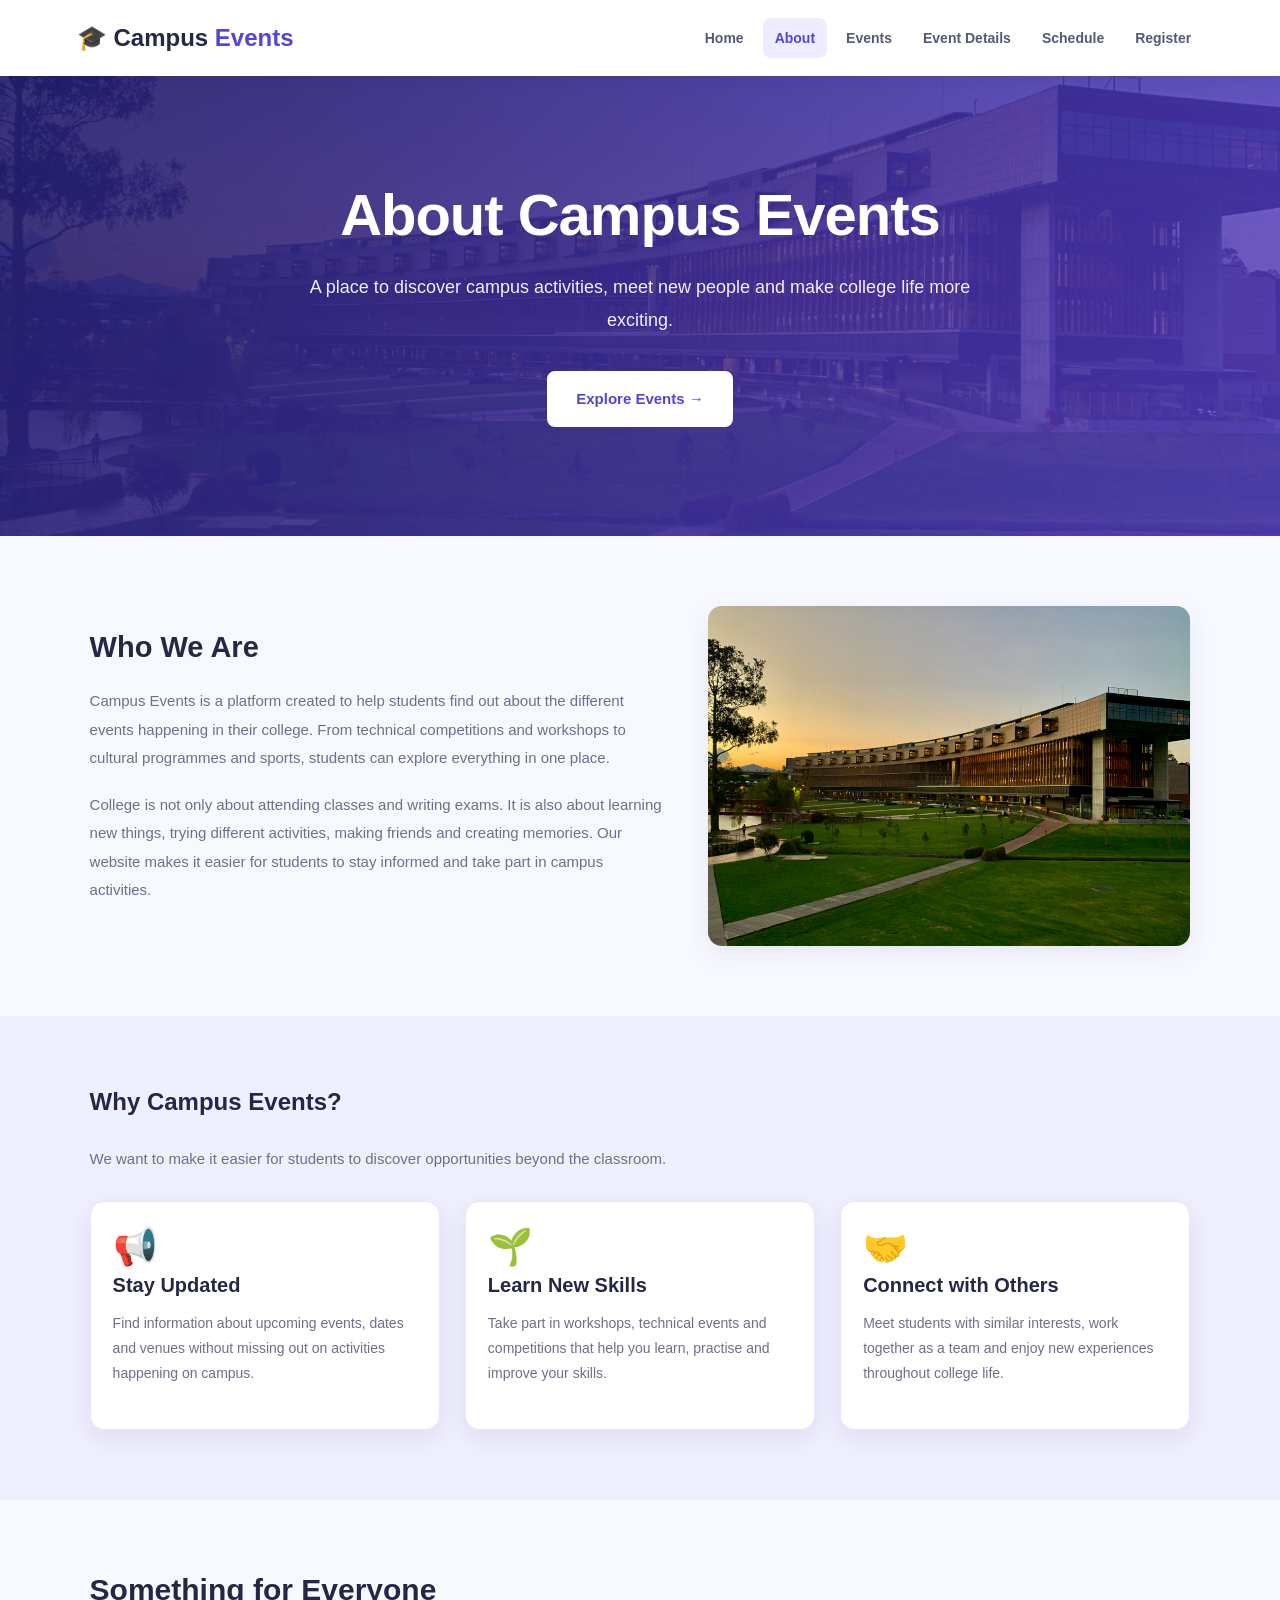
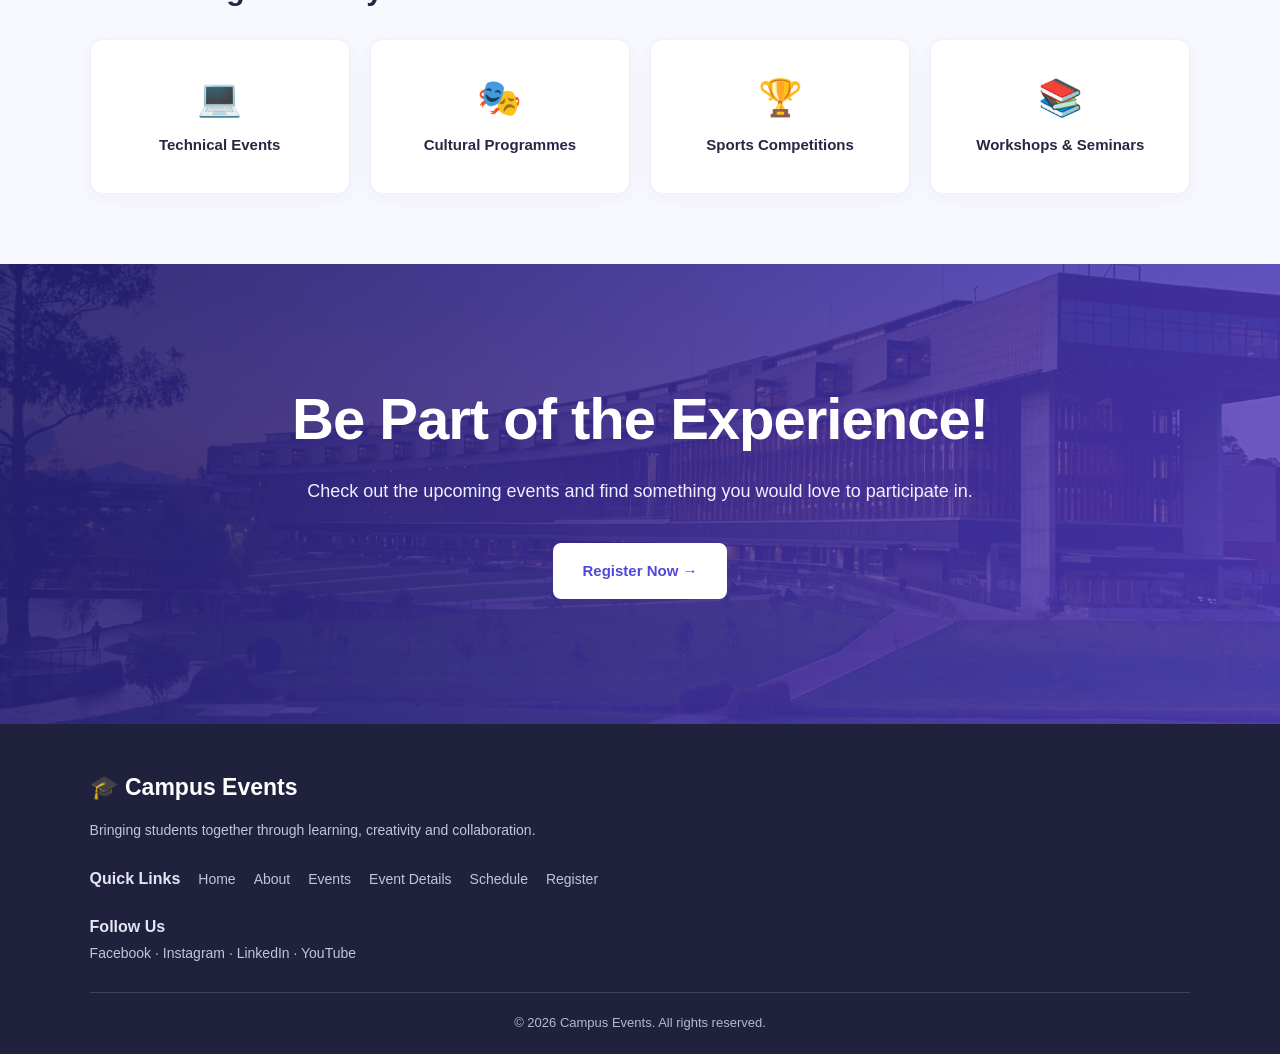
==== about.html @ 8572b600 "Initial commit - Campus Events website" ====
<!DOCTYPE html>
<html lang="en">

<head>
    <meta charset="UTF-8">
    <meta name="viewport" content="width=device-width, initial-scale=1.0">

    <title>Campus Events | About Us</title>

    <link rel="stylesheet" href="style.css">
</head>

<body>

    <!-- Navigation Bar -->

    <header class="navbar">

        <a href="index.html" class="logo">
            🎓 Campus <span>Events</span>
        </a>

        <nav class="nav-links">
            <a href="index.html">Home</a>
            <a href="about.html" class="active">About</a>
            <a href="event.html">Events</a>
            <a href="event-details.html">Event Details</a>
            <a href="schedule.html">Schedule</a>
            <a href="register.html">Register</a>
        </nav>

    </header>


    <!-- About Banner -->

    <section class="hero">

        <div class="hero-content">

            <h1>About Campus Events</h1>

            <p>
                A place to discover campus activities, meet new people
                and make college life more exciting.
            </p>

            <a href="event.html" class="btn">
                Explore Events →
            </a>

        </div>

    </section>


    <!-- About Us Section -->

    <main>

        <section class="section">

            <div class="about-content">

                <div class="about-text">

                    <h2>Who We Are</h2>

                    <p>
                        Campus Events is a platform created to help students
                        find out about the different events happening in
                        their college. From technical competitions and
                        workshops to cultural programmes and sports,
                        students can explore everything in one place.
                    </p>

                    <p>
                        College is not only about attending classes and
                        writing exams. It is also about learning new things,
                        trying different activities, making friends and
                        creating memories. Our website makes it easier for
                        students to stay informed and take part in campus
                        activities.
                    </p>

                </div>

                <div class="about-image">

                    <img src="images/campus.jpg"
                         alt="Students and campus activities">

                </div>

            </div>

        </section>


        <!-- Our Purpose -->

        <section class="section categories-section">

            <h2>Why Campus Events?</h2>

            <p class="about-intro">
                We want to make it easier for students to discover
                opportunities beyond the classroom.
            </p>

            <div class="event-grid">

                <article class="event-card">

                    <div class="event-content">

                        <span class="category-icon">📢</span>

                        <h3>Stay Updated</h3>

                        <p>
                            Find information about upcoming events,
                            dates and venues without missing out
                            on activities happening on campus.
                        </p>

                    </div>

                </article>


                <article class="event-card">

                    <div class="event-content">

                        <span class="category-icon">🌱</span>

                        <h3>Learn New Skills</h3>

                        <p>
                            Take part in workshops, technical events
                            and competitions that help you learn,
                            practise and improve your skills.
                        </p>

                    </div>

                </article>


                <article class="event-card">

                    <div class="event-content">

                        <span class="category-icon">🤝</span>

                        <h3>Connect with Others</h3>

                        <p>
                            Meet students with similar interests,
                            work together as a team and enjoy
                            new experiences throughout college life.
                        </p>

                    </div>

                </article>

            </div>

        </section>


        <!-- Types of Events -->

        <section class="section">

            <div class="section-heading">

                <h2>Something for Everyone</h2>

            </div>

            <div class="category-grid">

                <a href="event.html" class="category technical-bg">

                    <span class="category-icon">💻</span>

                    <span>Technical Events</span>

                </a>


                <a href="event.html" class="category cultural-bg">

                    <span class="category-icon">🎭</span>

                    <span>Cultural Programmes</span>

                </a>


                <a href="event.html" class="category sports-bg">

                    <span class="category-icon">🏆</span>

                    <span>Sports Competitions</span>

                </a>


                <a href="event.html" class="category workshop-bg">

                    <span class="category-icon">📚</span>

                    <span>Workshops &amp; Seminars</span>

                </a>

            </div>

        </section>


        <!-- Call to Action -->

        <section class="hero">

            <div class="hero-content">

                <h1>Be Part of the Experience!</h1>

                <p>
                    Check out the upcoming events and find something
                    you would love to participate in.
                </p>

                <a href="register.html" class="btn">
                    Register Now →
                </a>

            </div>

        </section>

    </main>


    <!-- Footer -->

    <footer class="footer">

        <div class="footer-about">

            <h3>🎓 Campus Events</h3>

            <p>
                Bringing students together through learning,
                creativity and collaboration.
            </p>

        </div>


        <div class="footer-links">

            <h4>Quick Links</h4>

            <a href="index.html">Home</a>
            <a href="about.html">About</a>
            <a href="event.html">Events</a>
            <a href="event-details.html">Event Details</a>
            <a href="schedule.html">Schedule</a>
            <a href="register.html">Register</a>

        </div>


        <div class="footer-social">

            <h4>Follow Us</h4>

            <p>
                Facebook · Instagram · LinkedIn · YouTube
            </p>

        </div>


        <div class="copyright">

            © 2026 Campus Events. All rights reserved.

        </div>

    </footer>

</body>

</html>
---- style.css ----
/* ==================================================
   1. GLOBAL STYLES
================================================== */

:root {
    --primary: #5146d8;
    --primary-dark: #3930a8;
    --secondary: #7659ec;
    --text-dark: #252744;
    --text-light: #6c7088;
    --white: #ffffff;
    --background: #f8f9ff;
    --light-purple: #eeedff;
    --border: #e7e8f3;
    --shadow: 0 8px 25px rgba(49, 43, 120, 0.09);
    --radius: 14px;
}

* {
    margin: 0;
    padding: 0;
    box-sizing: border-box;
}

html {
    scroll-behavior: smooth;
    scroll-padding-top: 100px;
}

body {
    font-family: Arial, Helvetica, sans-serif;
    background: var(--background);
    color: var(--text-dark);
    line-height: 1.6;
}

a {
    text-decoration: none;
    color: inherit;
}

img {
    display: block;
    max-width: 100%;
}

button,
input,
select,
textarea {
    font: inherit;
}

button,
a {
    -webkit-tap-highlight-color: transparent;
}

button:focus-visible,
a:focus-visible,
input:focus-visible,
select:focus-visible,
textarea:focus-visible {
    outline: 3px solid rgba(81, 70, 216, 0.35);
    outline-offset: 3px;
}


/* ==================================================
   2. NAVIGATION BAR
   No bullets or dots after navigation links
================================================== */

.navbar {
    width: 100%;
    min-height: 76px;
    padding: 15px 6%;
    background: var(--white);
    display: flex;
    align-items: center;
    justify-content: space-between;
    gap: 25px;
    box-shadow: 0 3px 15px rgba(0, 0, 0, 0.05);
    position: sticky;
    top: 0;
    z-index: 1000;
}

.logo {
    font-size: 24px;
    font-weight: 800;
    color: var(--text-dark);
    white-space: nowrap;
}

.logo span {
    color: var(--primary);
}

/* Remove all default list markers */
.navbar nav ul,
.navbar .nav-links,
.navbar .nav-links li {
    list-style: none !important;
    list-style-type: none !important;
}

.navbar nav ul::before,
.navbar nav ul::after,
.navbar .nav-links li::before,
.navbar .nav-links li::after {
    content: none !important;
    display: none !important;
}

.nav-links {
    display: flex;
    align-items: center;
    justify-content: center;
    gap: 7px;
    flex-wrap: wrap;
    margin: 0;
    padding: 0;
}

.nav-links li {
    margin: 0;
    padding: 0;
}

.nav-links a {
    display: block;
    padding: 9px 12px;
    border-radius: 8px;
    color: #555a74;
    font-size: 14px;
    font-weight: 600;
    white-space: nowrap;
    transition: background 0.25s ease, color 0.25s ease;
}

.nav-links a:hover,
.nav-links a.active {
    background: var(--light-purple);
    color: var(--primary);
}


/* ==================================================
   3. BUTTONS
================================================== */

.btn {
    display: inline-block;
    padding: 12px 23px;
    border: 2px solid var(--primary);
    border-radius: 8px;
    background: var(--primary);
    color: var(--white);
    font-size: 14px;
    font-weight: 700;
    text-align: center;
    cursor: pointer;
    transition: background 0.25s ease,
                color 0.25s ease,
                transform 0.25s ease,
                box-shadow 0.25s ease;
}

.btn:hover {
    background: var(--primary-dark);
    border-color: var(--primary-dark);
    color: var(--white);
    transform: translateY(-2px);
    box-shadow: 0 8px 18px rgba(45, 37, 135, 0.18);
}

.secondary-btn {
    background: transparent;
    color: var(--primary);
    border-color: var(--primary);
}

.secondary-btn:hover {
    background: var(--primary);
    color: var(--white);
}

.reset-btn {
    background: #ffffff;
    color: #555a74;
    border-color: #d7d9e8;
}

.reset-btn:hover {
    background: #f0f1f8;
    color: var(--text-dark);
    border-color: #c5c8dc;
}

.btn:active {
    transform: translateY(0);
}


/* ==================================================
   4. HERO SECTION - HOME PAGE
================================================== */

.hero {
    min-height: 460px;
    padding: 80px 8%;
    display: flex;
    align-items: center;
    justify-content: center;
    text-align: center;
    color: var(--white);
    background:
        linear-gradient(
            120deg,
            rgba(35, 30, 115, 0.91),
            rgba(91, 65, 211, 0.79)
        ),
        url("images/campus.jpg") center/cover no-repeat;
}

.hero-content {
    max-width: 850px;
}

.hero h1 {
    margin-bottom: 22px;
    font-size: clamp(36px, 5vw, 58px);
    line-height: 1.2;
    font-weight: 800;
    letter-spacing: -1px;
}

.hero p {
    max-width: 680px;
    margin: 0 auto 30px;
    color: #f0efff;
    font-size: 18px;
    line-height: 1.8;
}

.hero .btn {
    margin: 5px;
    padding: 14px 27px;
    background: var(--white);
    border-color: var(--white);
    color: var(--primary);
    font-size: 15px;
}

.hero .btn:hover {
    background: #eeedff;
    border-color: #eeedff;
    color: var(--primary-dark);
}


/* ==================================================
   5. COMMON SECTIONS AND HEADINGS
================================================== */

.section {
    padding: 70px 7%;
}

.section-title {
    margin-bottom: 14px;
    color: var(--text-dark);
    font-size: clamp(26px, 3vw, 34px);
    line-height: 1.3;
    font-weight: 800;
    text-align: center;
}

.section-description {
    max-width: 760px;
    margin: 0 auto 35px;
    color: var(--text-light);
    font-size: 15px;
    line-height: 1.8;
    text-align: center;
}

.section-heading {
    display: flex;
    align-items: center;
    justify-content: space-between;
    gap: 20px;
    margin-bottom: 30px;
}

.section-heading h2,
.section h2 {
    color: var(--text-dark);
    font-weight: 800;
    line-height: 1.3;
}

.section-heading h2 {
    font-size: 30px;
}

.view-all {
    color: var(--primary);
    font-size: 14px;
    font-weight: 700;
    white-space: nowrap;
}

.view-all:hover {
    color: var(--primary-dark);
}


/* ==================================================
   6. EVENT CARDS AND EVENT GRIDS
================================================== */

.event-grid {
    display: grid;
    grid-template-columns: repeat(3, minmax(0, 1fr));
    gap: 25px;
    align-items: stretch;
}

.event-card {
    min-width: 0;
    overflow: hidden;
    display: flex;
    flex-direction: column;
    background: var(--white);
    border: 1px solid var(--border);
    border-radius: var(--radius);
    box-shadow: var(--shadow);
    transition: transform 0.3s ease, box-shadow 0.3s ease;
}

.event-card:hover {
    transform: translateY(-5px);
    box-shadow: 0 15px 35px rgba(49, 43, 120, 0.15);
}

.event-image {
    width: 100%;
    height: 220px;
    object-fit: cover;
}

.event-content {
    display: flex;
    flex: 1;
    flex-direction: column;
    align-items: flex-start;
    padding: 22px;
}

.tag {
    display: inline-block;
    margin-bottom: 12px;
    padding: 5px 12px;
    border-radius: 20px;
    font-size: 12px;
    font-weight: 700;
}

.tag.technical {
    background: #e8eaff;
    color: #4642c7;
}

.tag.cultural {
    background: #fff0e7;
    color: #bd5a25;
}

.tag.sports {
    background: #e2f8ed;
    color: #17824f;
}

.tag.workshop {
    background: #e5f5ff;
    color: #12618e;
}

.event-content h3 {
    margin-bottom: 12px;
    color: var(--text-dark);
    font-size: 20px;
    line-height: 1.4;
}

/* Keep date, time, and venue close together */
.event-meta {
    display: flex;
    flex-direction: column;
    gap: 3px;
    width: 100%;
    margin: 4px 0 14px;
    color: var(--text-light);
    font-size: 13px;
    line-height: 1.55;
}

.event-meta p {
    margin: 0;
    padding: 0;
    min-height: 0;
    line-height: 1.55;
}

.event-content > p {
    margin-bottom: 20px;
    color: var(--text-light);
    font-size: 14px;
    line-height: 1.8;
}

.event-content .btn {
    margin-top: auto;
    font-size: 13px;
}


/* ==================================================
   7. EVENT CATEGORIES - HOME PAGE
================================================== */

.categories-section {
    background: #f0efff;
}

.categories-section > h2 {
    margin-bottom: 30px;
}

.category-grid {
    display: grid;
    grid-template-columns: repeat(4, minmax(0, 1fr));
    gap: 20px;
}

.category {
    min-height: 155px;
    padding: 25px 15px;
    display: flex;
    flex-direction: column;
    align-items: center;
    justify-content: center;
    gap: 12px;
    background: var(--white);
    border: 1px solid rgba(81, 70, 216, 0.08);
    border-radius: 13px;
    box-shadow: 0 5px 18px rgba(49, 43, 120, 0.05);
    color: var(--text-dark);
    font-size: 15px;
    font-weight: 700;
    text-align: center;
    transition: transform 0.25s ease, box-shadow 0.25s ease;
}

.category:hover {
    transform: translateY(-5px);
    box-shadow: var(--shadow);
}

.category-icon {
    font-size: 36px;
    line-height: 1.3;
}

.technical-bg:hover {
    background: #e8eaff;
}

.cultural-bg:hover {
    background: #fff0e7;
}

.sports-bg:hover {
    background: #e2f8ed;
}

.workshop-bg:hover {
    background: #e5f5ff;
}


/* ==================================================
   8. ABOUT PAGE
================================================== */

.about-content {
    display: grid;
    grid-template-columns: 1.2fr 1fr;
    align-items: center;
    gap: 40px;
}

.about-text h2 {
    margin-bottom: 20px;
    font-size: 29px;
}

.about-text p {
    margin-bottom: 18px;
    color: var(--text-light);
    font-size: 15px;
    line-height: 1.9;
}

.about-image img {
    width: 100%;
    height: 340px;
    object-fit: cover;
    border-radius: var(--radius);
    box-shadow: var(--shadow);
}

.about-intro {
    margin: 12px 0 30px;
    color: var(--text-light);
    font-size: 15px;
}

.about-content .btn {
    margin-top: 8px;
}


/* ==================================================
   9. EVENT DETAILS PAGE
================================================== */

.event-details-section {
    padding-top: 55px;
}

.event-details-section .event-grid {
    margin-top: 30px;
}

.event-details-section .event-card {
    height: 100%;
}

.event-details-section .event-content {
    padding: 23px;
}

.event-details-section .event-meta {
    gap: 3px;
    margin-top: 5px;
    margin-bottom: 15px;
}


/* ==================================================
   10. SCHEDULE PAGE
================================================== */

.schedule-heading {
    margin: 45px 15px 12px;
    color: var(--text-dark);
    font-size: clamp(27px, 4vw, 36px);
    font-weight: 800;
    line-height: 1.3;
    text-align: center;
}

.schedule-description {
    margin: 0 15px 25px;
    color: var(--text-light);
    font-size: 15px;
    text-align: center;
}

.schedule-table-container {
    width: 90%;
    max-width: 1200px;
    margin: 30px auto 65px;
    overflow-x: auto;
    background: var(--white);
    border: 1px solid var(--border);
    border-radius: 12px;
    box-shadow: var(--shadow);
}

.schedule-table {
    width: 100%;
    min-width: 750px;
    border-collapse: collapse;
    background: var(--white);
    text-align: left;
}

.schedule-table thead {
    background: var(--primary);
    color: var(--white);
}

.schedule-table th,
.schedule-table td {
    padding: 16px 18px;
    border: 1px solid var(--border);
    vertical-align: middle;
}

.schedule-table th {
    background: var(--primary);
    color: var(--white);
    font-size: 14px;
    font-weight: 700;
    white-space: nowrap;
}

.schedule-table td {
    color: #4d526d;
    font-size: 14px;
}

.schedule-table tbody tr:nth-child(even) {
    background: #f5f4ff;
}

.schedule-table tbody tr {
    transition: background 0.2s ease;
}

.schedule-table tbody tr:hover {
    background: #eeedff;
}

.schedule-table td:first-child {
    width: 65px;
    color: var(--primary);
    font-weight: 700;
    text-align: center;
}


/* ==================================================
   11. REGISTRATION HERO
================================================== */

.registration-hero {
    min-height: 380px;
    padding: 75px 8%;
    display: flex;
    align-items: center;
    justify-content: center;
    text-align: center;
    color: var(--white);
    background:
        linear-gradient(
            120deg,
            rgba(35, 30, 115, 0.94),
            rgba(91, 65, 211, 0.84)
        ),
        url("images/campus.jpg") center/cover no-repeat;
}

.registration-hero-content {
    max-width: 820px;
}

.hero-label {
    margin-bottom: 14px;
    color: #dcd8ff;
    font-size: 13px;
    font-weight: 800;
    letter-spacing: 3px;
}

.registration-hero h1 {
    margin-bottom: 20px;
    color: var(--white);
    font-size: clamp(34px, 5vw, 50px);
    font-weight: 800;
    line-height: 1.2;
}

.registration-hero p:not(.hero-label) {
    max-width: 680px;
    margin: 0 auto 28px;
    color: #f0efff;
    font-size: 16px;
    line-height: 1.9;
}

.registration-hero .btn {
    margin: 5px;
}

.registration-hero .btn:first-of-type {
    background: var(--white);
    border-color: var(--white);
    color: var(--primary);
}

.registration-hero .btn:first-of-type:hover {
    background: #eeedff;
}

.registration-hero .secondary-btn {
    background: transparent;
    border-color: rgba(255, 255, 255, 0.8);
    color: var(--white);
}

.registration-hero .secondary-btn:hover {
    background: var(--white);
    color: var(--primary);
}


/* ==================================================
   12. REGISTRATION BENEFITS
================================================== */

.benefits-section {
    background: var(--white);
}

.benefits-grid {
    display: grid;
    grid-template-columns: repeat(4, minmax(0, 1fr));
    gap: 22px;
    margin-top: 35px;
}

.benefit-card {
    padding: 28px 20px;
    background: #ffffff;
    border: 1px solid var(--border);
    border-radius: 13px;
    box-shadow: 0 5px 18px rgba(49, 43, 120, 0.05);
    text-align: center;
    transition: transform 0.25s ease, box-shadow 0.25s ease;
}

.benefit-card:hover {
    transform: translateY(-5px);
    box-shadow: var(--shadow);
}

.benefit-icon {
    margin-bottom: 15px;
    font-size: 36px;
}

.benefit-card h3 {
    margin-bottom: 10px;
    color: var(--text-dark);
    font-size: 17px;
}

.benefit-card p {
    color: var(--text-light);
    font-size: 14px;
    line-height: 1.8;
}


/* ==================================================
   13. REGISTRATION CATEGORY BUTTONS
================================================== */

.category-section {
    background: #f0efff;
}

.category-buttons {
    display: flex;
    flex-wrap: wrap;
    align-items: center;
    justify-content: center;
    gap: 14px;
    margin-top: 25px;
}

.category-btn {
    display: inline-block;
    padding: 13px 20px;
    background: var(--white);
    border: 1px solid #dedbff;
    border-radius: 9px;
    color: var(--primary);
    font-size: 14px;
    font-weight: 700;
    text-align: center;
    transition: 0.25s ease;
}

.category-btn:hover {
    background: var(--primary);
    border-color: var(--primary);
    color: var(--white);
    transform: translateY(-3px);
}


/* ==================================================
   14. REGISTRATION FORM
================================================== */

.registration-section {
    background: var(--background);
}

.registration-container {
    width: 100%;
    max-width: 850px;
    margin: 0 auto;
    padding: 35px;
    background: var(--white);
    border: 1px solid var(--border);
    border-radius: 16px;
    box-shadow: var(--shadow);
}

.registration-form {
    width: 100%;
}

.form-heading {
    margin: 12px 0 22px;
    padding-bottom: 10px;
    border-bottom: 2px solid #eeedff;
    color: var(--primary);
    font-size: 20px;
    font-weight: 800;
}

.form-heading:not(:first-child) {
    margin-top: 32px;
}

.form-group {
    display: flex;
    flex-direction: column;
    gap: 8px;
    margin-bottom: 21px;
}

.form-group label {
    color: var(--text-dark);
    font-size: 14px;
    font-weight: 700;
}

.form-group input,
.form-group select,
.form-group textarea {
    width: 100%;
    min-height: 47px;
    padding: 12px 14px;
    background: #fcfcff;
    border: 1px solid #dfe1ef;
    border-radius: 8px;
    color: var(--text-dark);
    font-size: 14px;
    transition: border-color 0.2s ease, box-shadow 0.2s ease;
}

.form-group input::placeholder,
.form-group textarea::placeholder {
    color: #999db2;
}

.form-group input:focus,
.form-group select:focus,
.form-group textarea:focus {
    outline: none;
    border-color: var(--primary);
    box-shadow: 0 0 0 3px rgba(81, 70, 216, 0.1);
}

.form-group textarea {
    min-height: 120px;
    resize: vertical;
}

.form-group select {
    cursor: pointer;
}

.checkbox-group {
    display: flex;
    flex-direction: row;
    align-items: flex-start;
    gap: 10px;
    margin-top: 25px;
}

.checkbox-group input[type="checkbox"] {
    width: 17px;
    min-height: 17px;
    height: 17px;
    margin-top: 4px;
    accent-color: var(--primary);
    flex-shrink: 0;
    cursor: pointer;
}

.checkbox-group label {
    font-weight: 500;
    line-height: 1.6;
    cursor: pointer;
}

.form-buttons {
    display: flex;
    flex-wrap: wrap;
    gap: 12px;
    margin-top: 25px;
}

.form-buttons .btn {
    min-width: 140px;
}

.form-note {
    margin-top: 18px;
    color: var(--text-light);
    font-size: 12px;
}


/* ==================================================
   15. REGISTRATION CALL TO ACTION
================================================== */

.registration-cta {
    padding: 65px 7%;
    background: #eeedff;
    text-align: center;
}

.registration-cta h2 {
    margin-bottom: 15px;
    color: var(--text-dark);
    font-size: clamp(26px, 3vw, 34px);
    line-height: 1.3;
}

.registration-cta p {
    max-width: 700px;
    margin: 0 auto 25px;
    color: var(--text-light);
    font-size: 15px;
    line-height: 1.8;
}

.registration-cta .btn {
    margin: 5px;
}


/* ==================================================
   16. FOOTER
================================================== */

.footer {
    padding: 45px 7% 20px;
    background: #20213d;
    color: #e4e5f5;
}

.footer-content {
    width: 100%;
    max-width: 1200px;
    margin: 0 auto;
}

.footer h3 {
    margin-bottom: 12px;
    color: var(--white);
    font-size: 23px;
}

.footer p {
    margin-bottom: 12px;
    color: #c2c4dc;
    font-size: 14px;
    line-height: 1.9;
}

.footer-links {
    display: flex;
    flex-direction: row;
    flex-wrap: wrap;
    align-items: center;
    gap: 18px;
    margin: 22px 0;
}

.footer-links a {
    color: #c2c4dc;
    font-size: 14px;
    transition: color 0.2s ease;
}

.footer-links a:hover {
    color: #b9b2ff;
}

.footer-social p {
    line-height: 2;
}

.copyright {
    margin-top: 25px;
    padding-top: 20px;
    border-top: 1px solid #41425c;
    color: #b7b9d0;
    font-size: 13px;
    text-align: center;
}


/* ==================================================
   17. RESPONSIVE DESIGN - TABLETS
================================================== */

@media (max-width: 1000px) {

    .navbar {
        padding: 15px 4%;
        flex-direction: column;
        gap: 12px;
    }

    .nav-links {
        gap: 5px;
    }

    .event-grid {
        grid-template-columns: repeat(2, minmax(0, 1fr));
    }

    .category-grid,
    .benefits-grid {
        grid-template-columns: repeat(2, minmax(0, 1fr));
    }

    .about-content {
        grid-template-columns: 1fr 1fr;
        gap: 25px;
    }

    .footer {
        padding-left: 5%;
        padding-right: 5%;
    }

    .registration-container {
        padding: 28px;
    }
}


/* ==================================================
   18. RESPONSIVE DESIGN - MOBILE
================================================== */

@media (max-width: 600px) {

    .navbar {
        padding: 14px 4%;
        gap: 10px;
    }

    .logo {
        font-size: 22px;
    }

    .nav-links {
        width: 100%;
        justify-content: center;
        gap: 4px;
    }

    .nav-links a {
        padding: 7px 8px;
        font-size: 12px;
    }

    .hero {
        min-height: 390px;
        padding: 55px 6%;
    }

    .hero h1 {
        font-size: 35px;
    }

    .hero p {
        font-size: 15px;
    }

    .section {
        padding: 45px 5%;
    }

    .section-heading {
        align-items: flex-start;
        flex-direction: column;
        gap: 10px;
    }

    .section-heading h2 {
        font-size: 26px;
    }

    .section-description {
        margin-bottom: 27px;
        font-size: 14px;
    }

    .event-grid {
        grid-template-columns: 1fr;
        gap: 22px;
    }

    .event-image {
        height: 220px;
    }

    .event-content {
        padding: 20px;
    }

    .event-content > p {
        margin-bottom: 18px;
    }

    .category-grid,
    .benefits-grid {
        grid-template-columns: repeat(2, minmax(0, 1fr));
        gap: 13px;
    }

    .category {
        min-height: 130px;
        padding: 17px 10px;
        font-size: 13px;
    }

    .category-icon,
    .benefit-icon {
        font-size: 30px;
    }

    .benefit-card {
        padding: 22px 13px;
    }

    .benefit-card h3 {
        font-size: 15px;
    }

    .benefit-card p {
        font-size: 13px;
    }

    .about-content {
        grid-template-columns: 1fr;
        gap: 25px;
    }

    .about-image img {
        height: 240px;
    }

    .schedule-heading {
        margin-top: 30px;
        font-size: 28px;
    }

    .schedule-table-container {
        width: 92%;
        margin-top: 22px;
        margin-bottom: 45px;
    }

    .schedule-table th,
    .schedule-table td {
        padding: 12px;
        font-size: 13px;
    }

    .registration-hero {
        min-height: 360px;
        padding: 50px 6%;
    }

    .registration-hero h1 {
        font-size: 34px;
    }

    .registration-hero p:not(.hero-label) {
        font-size: 14px;
    }

    .registration-container {
        padding: 22px 17px;
    }

    .form-heading {
        font-size: 18px;
    }

    .form-buttons {
        flex-direction: column;
        align-items: stretch;
    }

    .form-buttons .btn {
        width: 100%;
    }

    .category-buttons {
        flex-direction: column;
        align-items: stretch;
    }

    .category-btn {
        width: 100%;
    }

    .registration-cta {
        padding: 45px 5%;
    }

    .footer {
        padding: 35px 6% 20px;
    }

    .footer-links {
        gap: 12px 17px;
    }

    .copyright {
        line-height: 1.8;
    }
}


/* ==================================================
   19. SMALL MOBILE SCREENS
================================================== */

@media (max-width: 360px) {

    .hero h1 {
        font-size: 30px;
    }

    .nav-links a {
        padding: 6px 7px;
        font-size: 11px;
    }

    .category-grid,
    .benefits-grid {
        grid-template-columns: 1fr;
    }

    .registration-container {
        padding: 18px 13px;
    }

    .registration-hero h1 {
        font-size: 29px;
    }
}
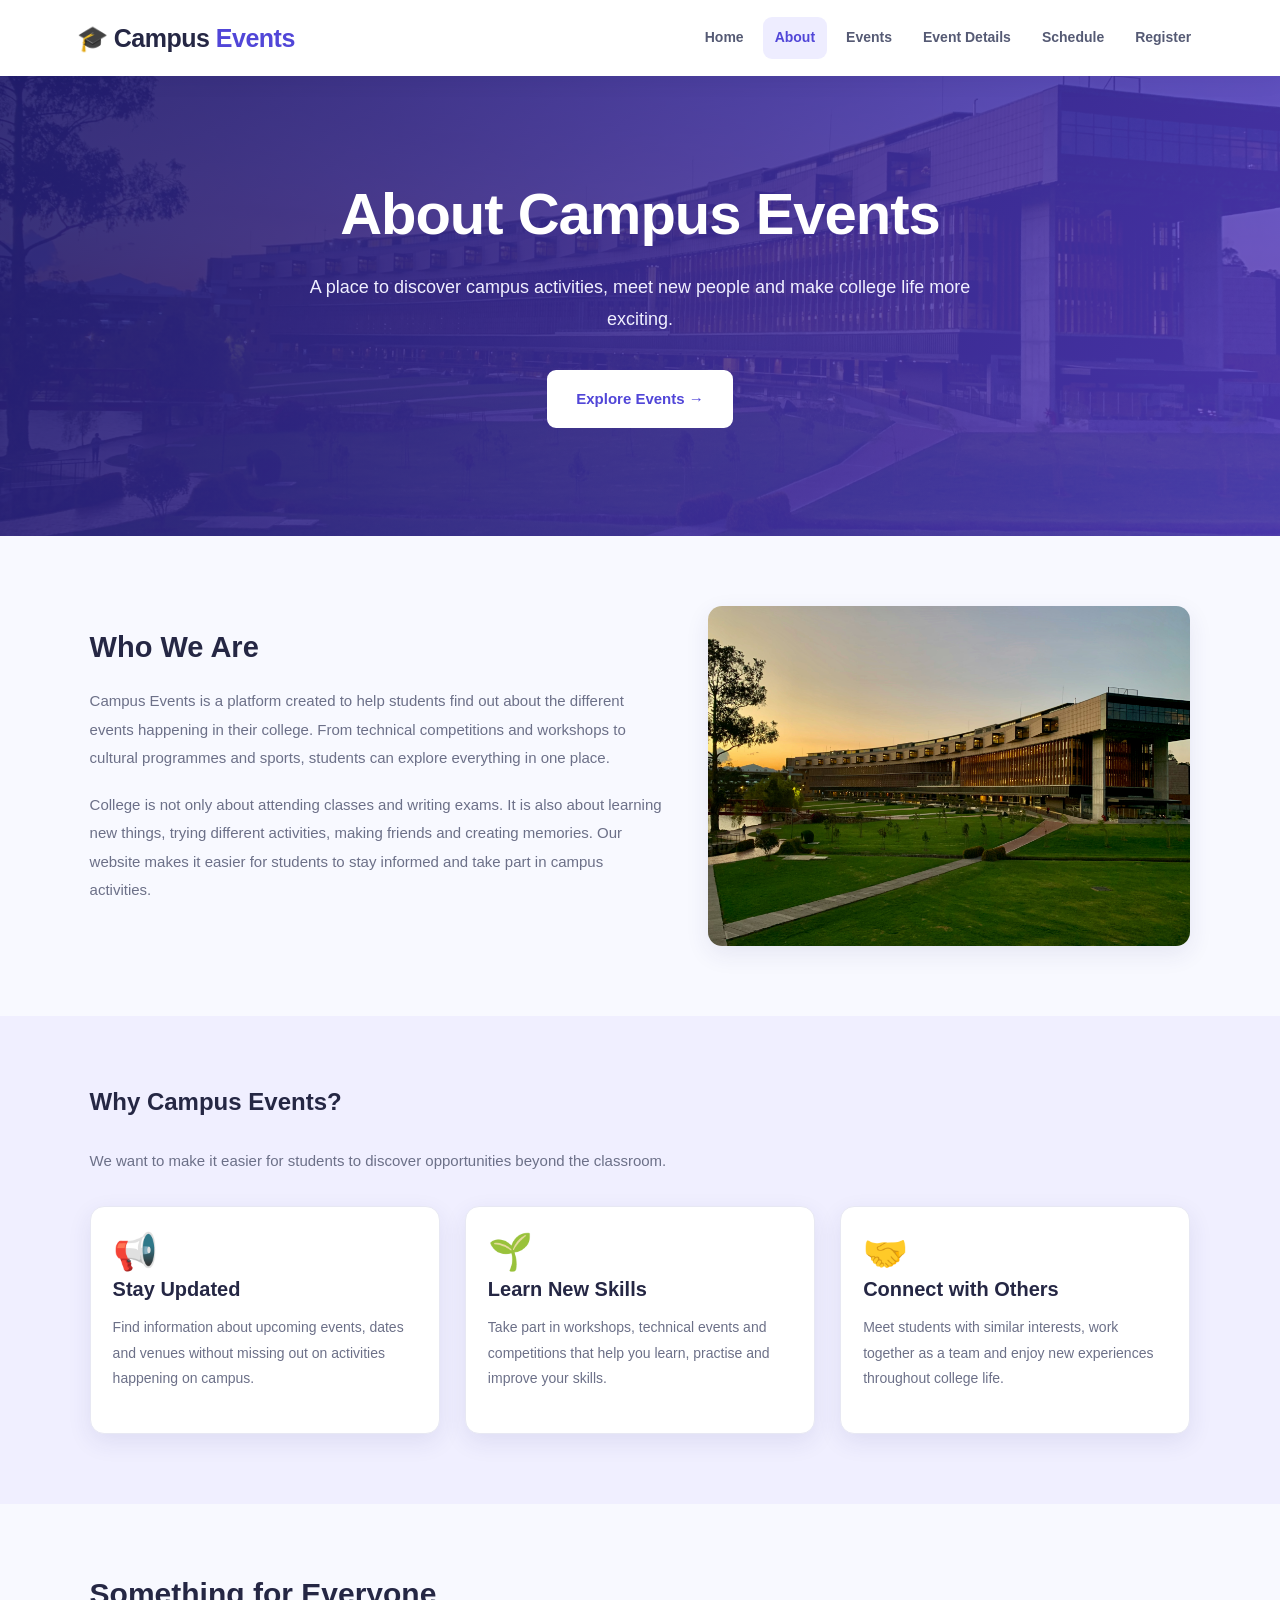
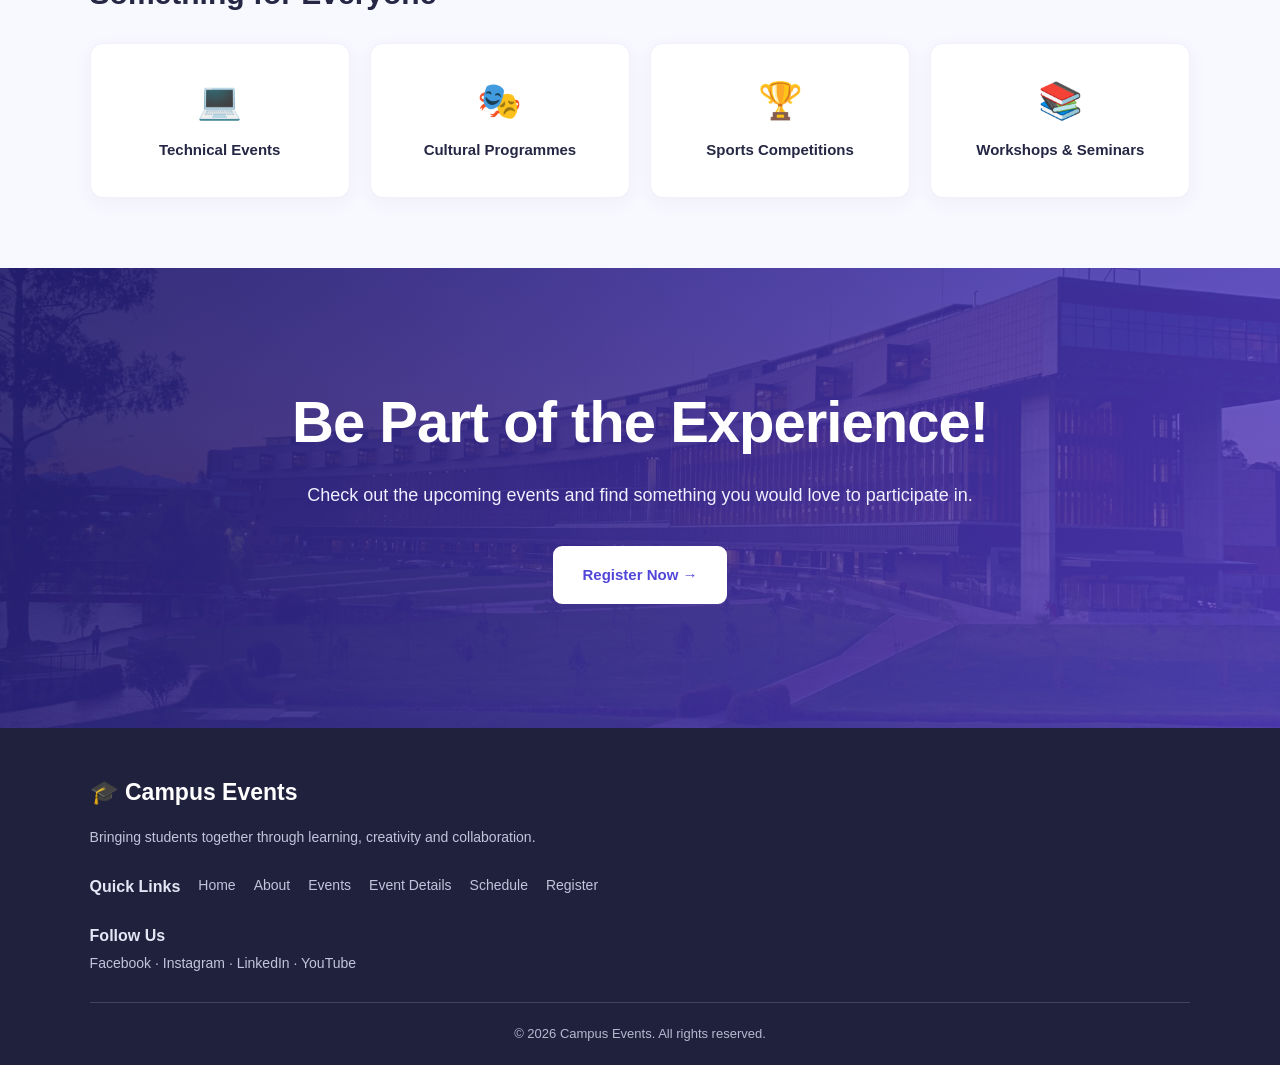
==== commit 5deee4d3: "Update Campus Events website design" ====
--- a/about.html
+++ b/about.html
@@ -25,7 +25,7 @@
             <a href="index.html">Home</a>
             <a href="about.html" class="active">About</a>
             <a href="event.html">Events</a>
-            <a href="event-details.html">Event Details</a>
+            <a href="eventdetails.html">Event Details</a>
             <a href="schedule.html">Schedule</a>
             <a href="register.html">Register</a>
         </nav>
@@ -271,7 +271,7 @@
             <a href="index.html">Home</a>
             <a href="about.html">About</a>
             <a href="event.html">Events</a>
-            <a href="event-details.html">Event Details</a>
+            <a href="eventdetails.html">Event Details</a>
             <a href="schedule.html">Schedule</a>
             <a href="register.html">Register</a>
 
--- a/style.css
+++ b/style.css
@@ -1,12 +1,9 @@
 
-/* ==================================================
-   1. GLOBAL STYLES
-================================================== */
 
 :root {
     --primary: #5146d8;
     --primary-dark: #3930a8;
-    --secondary: #7659ec;
+    --secondary: #8877f5;
     --text-dark: #252744;
     --text-light: #6c7088;
     --white: #ffffff;
@@ -32,7 +29,7 @@
     font-family: Arial, Helvetica, sans-serif;
     background: var(--background);
     color: var(--text-dark);
-    line-height: 1.6;
+    line-height: 1.7;
 }
 
 a {
@@ -67,10 +64,7 @@
 }
 
 
-/* ==================================================
-   2. NAVIGATION BAR
-   No bullets or dots after navigation links
-================================================== */
+/* 2. NAVIGATION BAR */
 
 .navbar {
     width: 100%;
@@ -80,17 +74,18 @@
     display: flex;
     align-items: center;
     justify-content: space-between;
-    gap: 25px;
-    box-shadow: 0 3px 15px rgba(0, 0, 0, 0.05);
+    gap: 24px;
+    box-shadow: 0 4px 20px rgba(35, 30, 90, 0.07);
     position: sticky;
     top: 0;
     z-index: 1000;
 }
 
 .logo {
-    font-size: 24px;
+    font-size: 25px;
     font-weight: 800;
     color: var(--text-dark);
+    letter-spacing: -0.5px;
     white-space: nowrap;
 }
 
@@ -98,7 +93,8 @@
     color: var(--primary);
 }
 
-/* Remove all default list markers */
+/* Remove bullets and unwanted navigation dots */
+
 .navbar nav ul,
 .navbar .nav-links,
 .navbar .nav-links li {
@@ -132,12 +128,14 @@
 .nav-links a {
     display: block;
     padding: 9px 12px;
-    border-radius: 8px;
+    border-radius: 9px;
     color: #555a74;
     font-size: 14px;
     font-weight: 600;
     white-space: nowrap;
-    transition: background 0.25s ease, color 0.25s ease;
+    transition: background 0.25s ease,
+                color 0.25s ease,
+                transform 0.25s ease;
 }
 
 .nav-links a:hover,
@@ -146,16 +144,18 @@
     color: var(--primary);
 }
 
-
-/* ==================================================
-   3. BUTTONS
-================================================== */
+.nav-links a:hover {
+    transform: translateY(-2px);
+}
+
+
+/* 3. BUTTONS */
 
 .btn {
     display: inline-block;
     padding: 12px 23px;
     border: 2px solid var(--primary);
-    border-radius: 8px;
+    border-radius: 9px;
     background: var(--primary);
     color: var(--white);
     font-size: 14px;
@@ -176,6 +176,10 @@
     box-shadow: 0 8px 18px rgba(45, 37, 135, 0.18);
 }
 
+.btn:active {
+    transform: translateY(0);
+}
+
 .secondary-btn {
     background: transparent;
     color: var(--primary);
@@ -188,7 +192,7 @@
 }
 
 .reset-btn {
-    background: #ffffff;
+    background: var(--white);
     color: #555a74;
     border-color: #d7d9e8;
 }
@@ -199,14 +203,8 @@
     border-color: #c5c8dc;
 }
 
-.btn:active {
-    transform: translateY(0);
-}
-
-
-/* ==================================================
-   4. HERO SECTION - HOME PAGE
-================================================== */
+
+/* 4. HOME PAGE HERO */
 
 .hero {
     min-height: 460px;
@@ -219,8 +217,8 @@
     background:
         linear-gradient(
             120deg,
-            rgba(35, 30, 115, 0.91),
-            rgba(91, 65, 211, 0.79)
+            rgba(35, 30, 115, 0.92),
+            rgba(91, 65, 211, 0.80)
         ),
         url("images/campus.jpg") center/cover no-repeat;
 }
@@ -255,15 +253,13 @@
 }
 
 .hero .btn:hover {
-    background: #eeedff;
-    border-color: #eeedff;
+    background: var(--light-purple);
+    border-color: var(--light-purple);
     color: var(--primary-dark);
 }
 
 
-/* ==================================================
-   5. COMMON SECTIONS AND HEADINGS
-================================================== */
+/* 5. COMMON SECTIONS AND HEADINGS */
 
 .section {
     padding: 70px 7%;
@@ -272,10 +268,11 @@
 .section-title {
     margin-bottom: 14px;
     color: var(--text-dark);
-    font-size: clamp(26px, 3vw, 34px);
+    font-size: clamp(26px, 3vw, 35px);
     line-height: 1.3;
     font-weight: 800;
     text-align: center;
+    letter-spacing: -0.5px;
 }
 
 .section-description {
@@ -283,7 +280,7 @@
     margin: 0 auto 35px;
     color: var(--text-light);
     font-size: 15px;
-    line-height: 1.8;
+    line-height: 1.9;
     text-align: center;
 }
 
@@ -318,9 +315,7 @@
 }
 
 
-/* ==================================================
-   6. EVENT CARDS AND EVENT GRIDS
-================================================== */
+/* 6. EVENT CARDS AND GRIDS */
 
 .event-grid {
     display: grid;
@@ -331,6 +326,7 @@
 
 .event-card {
     min-width: 0;
+    height: 100%;
     overflow: hidden;
     display: flex;
     flex-direction: column;
@@ -338,7 +334,8 @@
     border: 1px solid var(--border);
     border-radius: var(--radius);
     box-shadow: var(--shadow);
-    transition: transform 0.3s ease, box-shadow 0.3s ease;
+    transition: transform 0.3s ease,
+                box-shadow 0.3s ease;
 }
 
 .event-card:hover {
@@ -350,6 +347,7 @@
     width: 100%;
     height: 220px;
     object-fit: cover;
+    flex-shrink: 0;
 }
 
 .event-content {
@@ -396,7 +394,8 @@
     line-height: 1.4;
 }
 
-/* Keep date, time, and venue close together */
+/* Event date, time and venue */
+
 .event-meta {
     display: flex;
     flex-direction: column;
@@ -428,9 +427,7 @@
 }
 
 
-/* ==================================================
-   7. EVENT CATEGORIES - HOME PAGE
-================================================== */
+/* 7. EVENT CATEGORIES - HOME PAGE */
 
 .categories-section {
     background: #f0efff;
@@ -462,7 +459,8 @@
     font-size: 15px;
     font-weight: 700;
     text-align: center;
-    transition: transform 0.25s ease, box-shadow 0.25s ease;
+    transition: transform 0.25s ease,
+                box-shadow 0.25s ease;
 }
 
 .category:hover {
@@ -492,9 +490,14 @@
 }
 
 
-/* ==================================================
-   8. ABOUT PAGE
-================================================== */
+/* 8. ABOUT PAGE */
+
+.about-intro {
+    margin: 12px 0 30px;
+    color: var(--text-light);
+    font-size: 15px;
+    line-height: 1.9;
+}
 
 .about-content {
     display: grid;
@@ -523,47 +526,31 @@
     box-shadow: var(--shadow);
 }
 
-.about-intro {
-    margin: 12px 0 30px;
-    color: var(--text-light);
-    font-size: 15px;
-}
-
 .about-content .btn {
     margin-top: 8px;
 }
 
 
-/* ==================================================
-   9. EVENT DETAILS PAGE
-================================================== */
-
-.event-details-section {
+/* 9. EVENT DETAILS PAGE */
+
+.eventdetails-section {
     padding-top: 55px;
 }
 
-.event-details-section .event-grid {
+.eventdetails-section .event-grid {
     margin-top: 30px;
 }
 
-.event-details-section .event-card {
+.eventdetails-section .event-card {
     height: 100%;
 }
 
-.event-details-section .event-content {
+.eventdetails-section .event-content {
     padding: 23px;
 }
 
-.event-details-section .event-meta {
-    gap: 3px;
-    margin-top: 5px;
-    margin-bottom: 15px;
-}
-
-
-/* ==================================================
-   10. SCHEDULE PAGE
-================================================== */
+
+/* 10. SCHEDULE PAGE */
 
 .schedule-heading {
     margin: 45px 15px 12px;
@@ -579,6 +566,7 @@
     color: var(--text-light);
     font-size: 15px;
     text-align: center;
+    line-height: 1.8;
 }
 
 .schedule-table-container {
@@ -645,9 +633,7 @@
 }
 
 
-/* ==================================================
-   11. REGISTRATION HERO
-================================================== */
+/* 11. REGISTRATION HERO */
 
 .registration-hero {
     min-height: 380px;
@@ -720,9 +706,7 @@
 }
 
 
-/* ==================================================
-   12. REGISTRATION BENEFITS
-================================================== */
+/* 12. REGISTRATION BENEFITS */
 
 .benefits-section {
     background: var(--white);
@@ -737,12 +721,13 @@
 
 .benefit-card {
     padding: 28px 20px;
-    background: #ffffff;
+    background: var(--white);
     border: 1px solid var(--border);
     border-radius: 13px;
     box-shadow: 0 5px 18px rgba(49, 43, 120, 0.05);
     text-align: center;
-    transition: transform 0.25s ease, box-shadow 0.25s ease;
+    transition: transform 0.25s ease,
+                box-shadow 0.25s ease;
 }
 
 .benefit-card:hover {
@@ -768,9 +753,7 @@
 }
 
 
-/* ==================================================
-   13. REGISTRATION CATEGORY BUTTONS
-================================================== */
+/* 13. REGISTRATION CATEGORY BUTTONS */
 
 .category-section {
     background: #f0efff;
@@ -795,7 +778,9 @@
     font-size: 14px;
     font-weight: 700;
     text-align: center;
-    transition: 0.25s ease;
+    transition: background 0.25s ease,
+                color 0.25s ease,
+                transform 0.25s ease;
 }
 
 .category-btn:hover {
@@ -806,9 +791,7 @@
 }
 
 
-/* ==================================================
-   14. REGISTRATION FORM
-================================================== */
+/* 14. REGISTRATION FORM */
 
 .registration-section {
     background: var(--background);
@@ -866,7 +849,8 @@
     border-radius: 8px;
     color: var(--text-dark);
     font-size: 14px;
-    transition: border-color 0.2s ease, box-shadow 0.2s ease;
+    transition: border-color 0.2s ease,
+                box-shadow 0.2s ease;
 }
 
 .form-group input::placeholder,
@@ -933,9 +917,7 @@
 }
 
 
-/* ==================================================
-   15. REGISTRATION CALL TO ACTION
-================================================== */
+/* 15. REGISTRATION CALL TO ACTION */
 
 .registration-cta {
     padding: 65px 7%;
@@ -963,9 +945,7 @@
 }
 
 
-/* ==================================================
-   16. FOOTER
-================================================== */
+/* 16. FOOTER */
 
 .footer {
     padding: 45px 7% 20px;
@@ -1025,9 +1005,7 @@
 }
 
 
-/* ==================================================
-   17. RESPONSIVE DESIGN - TABLETS
-================================================== */
+/* 17. TABLET RESPONSIVE DESIGN */
 
 @media (max-width: 1000px) {
 
@@ -1066,9 +1044,7 @@
 }
 
 
-/* ==================================================
-   18. RESPONSIVE DESIGN - MOBILE
-================================================== */
+/* 18. MOBILE RESPONSIVE DESIGN */
 
 @media (max-width: 600px) {
 
@@ -1253,9 +1229,7 @@
 }
 
 
-/* ==================================================
-   19. SMALL MOBILE SCREENS
-================================================== */
+/* 19. SMALL MOBILE SCREENS */
 
 @media (max-width: 360px) {
 
@@ -1281,3 +1255,20 @@
         font-size: 29px;
     }
 }
+
+
+/* 20. ACCESSIBILITY */
+
+@media (prefers-reduced-motion: reduce) {
+
+    html {
+        scroll-behavior: auto;
+    }
+
+    *,
+    *::before,
+    *::after {
+        animation-duration: 0.01ms !important;
+        transition-duration: 0.01ms !important;
+    }
+}
